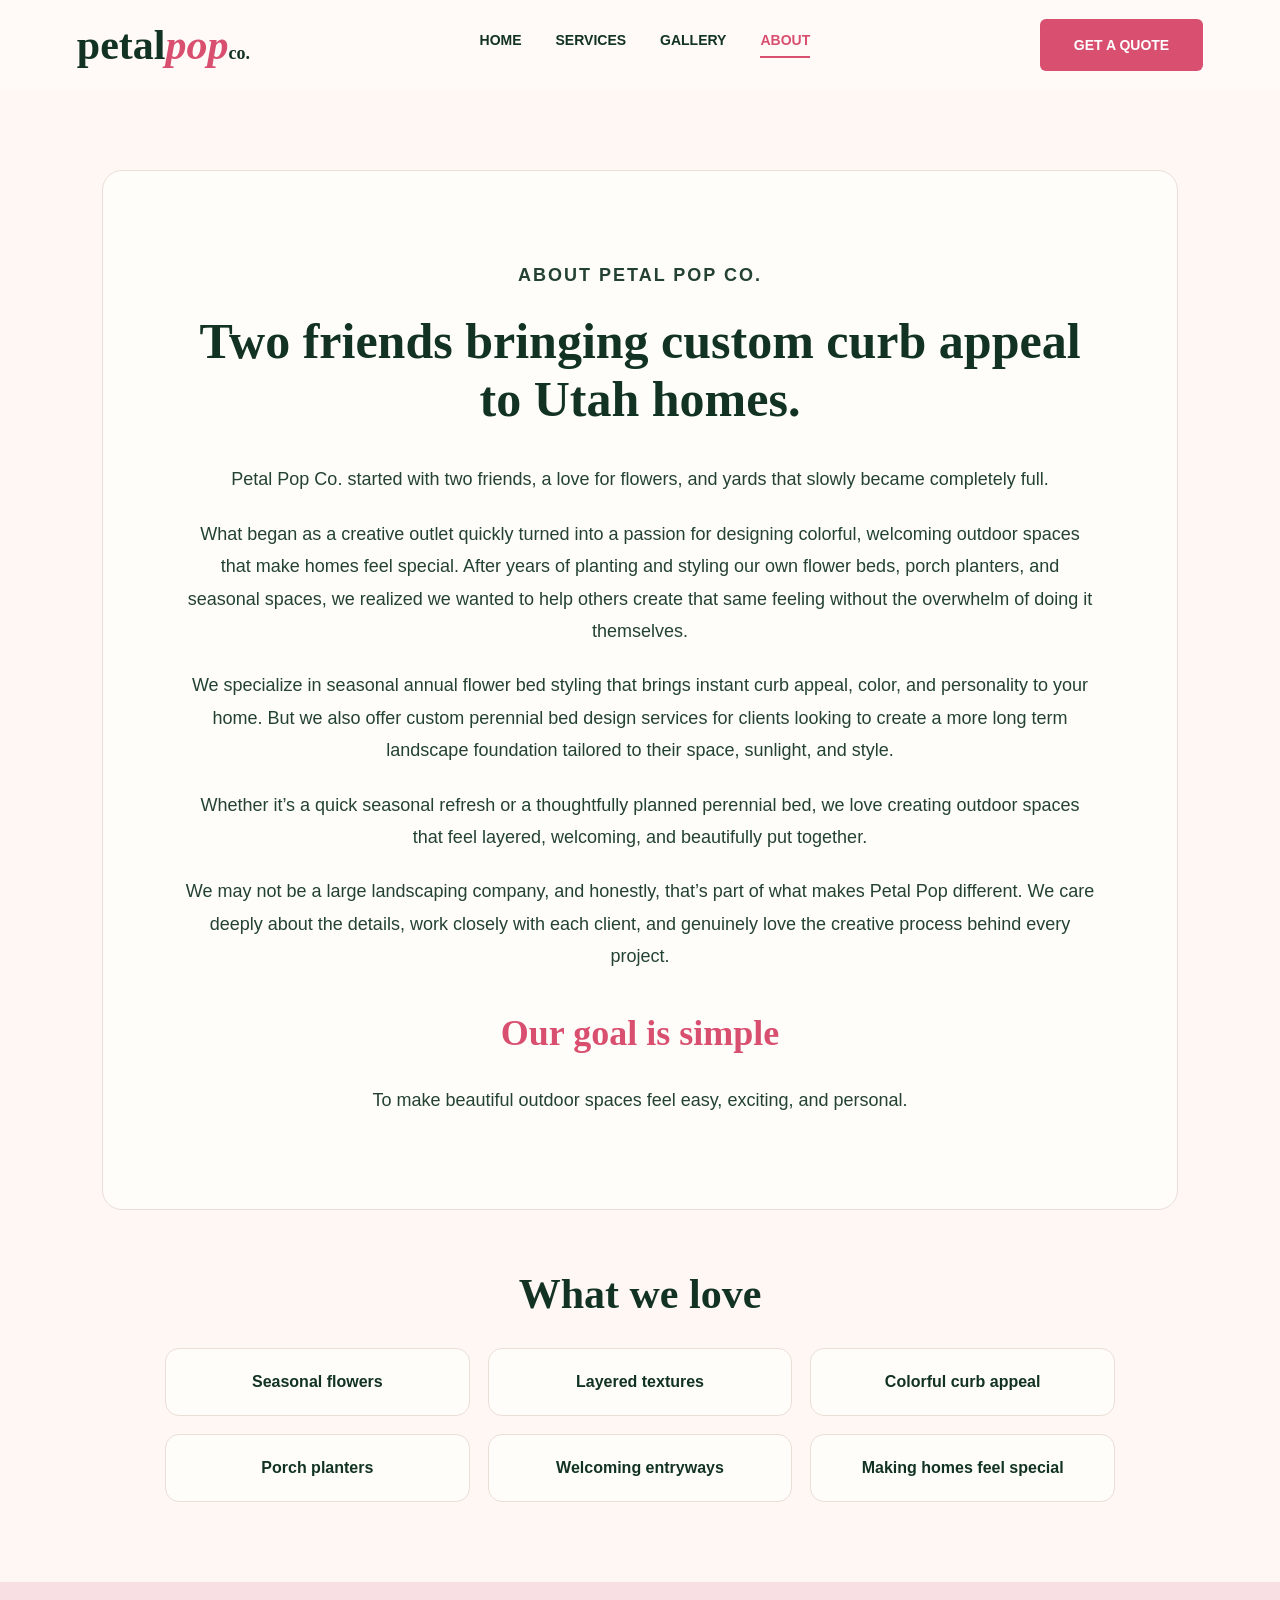
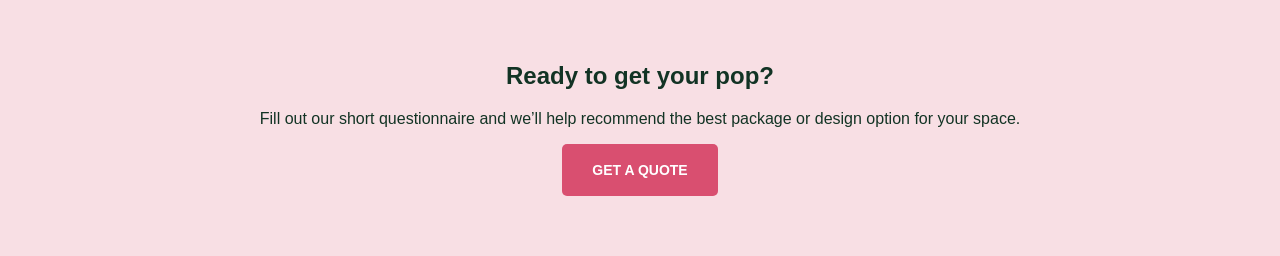
==== about.html @ 0a4ad5e7 "Add files via upload" ====
<!DOCTYPE html>
<html lang="en">
<head>
  <meta charset="UTF-8" />
  <meta name="viewport" content="width=device-width, initial-scale=1.0" />
  <title>About | Petal Pop Co.</title>
  <link rel="stylesheet" href="style.css" />
</head>

<body>

<nav class="navbar">
  <div class="logo">petal<span>pop</span><small>co.</small></div>

  <div class="nav-links">
    <a href="index.html">Home</a>
    <a href="packages.html">Services</a>
    <a href="gallery.html">Gallery</a>
    <a href="about.html" class="active">About</a>
  </div>

  <a class="quote-button" href="https://docs.google.com/forms/d/e/1FAIpQLSe4G_nBCtIyuBEZKjQLi852fs2UCQ8Fv5giC_mKcTBj050xfw/viewform?usp=header" target="_blank">
    Get a Quote
  </a>
</nav>

<section class="about-page">
  <div class="about-card">
    <p class="eyebrow">About Petal Pop Co.</p>

    <h1>Two friends bringing custom curb appeal to Utah homes.</h1>

    <p>
      Petal Pop Co. started with two friends, a love for flowers, and yards that slowly became completely full.
    </p>

    <p>
      What began as a creative outlet quickly turned into a passion for designing colorful, welcoming outdoor spaces that make homes feel special. After years of planting and styling our own flower beds, porch planters, and seasonal spaces, we realized we wanted to help others create that same feeling without the overwhelm of doing it themselves.
    </p>

    <p>
      We specialize in seasonal annual flower bed styling that brings instant curb appeal, color, and personality to your home. But we also offer custom perennial bed design services for clients looking to create a more long term landscape foundation tailored to their space, sunlight, and style.
    </p>

    <p>
      Whether it’s a quick seasonal refresh or a thoughtfully planned perennial bed, we love creating outdoor spaces that feel layered, welcoming, and beautifully put together.
    </p>

    <p>
      We may not be a large landscaping company, and honestly, that’s part of what makes Petal Pop different. We care deeply about the details, work closely with each client, and genuinely love the creative process behind every project.
    </p>

    <h2>Our goal is simple</h2>

    <p>
      To make beautiful outdoor spaces feel easy, exciting, and personal.
    </p>
  </div>

  <div class="love-section">
    <h2>What we love</h2>

    <div class="love-grid">
      <div>Seasonal flowers</div>
      <div>Layered textures</div>
      <div>Colorful curb appeal</div>
      <div>Porch planters</div>
      <div>Welcoming entryways</div>
      <div>Making homes feel special</div>
    </div>
  </div>
</section>

<section class="bottom-cta">
  <h2>Ready to get your pop?</h2>

  <p>
    Fill out our short questionnaire and we’ll help recommend the best package or design option for your space.
  </p>

  <a href="https://docs.google.com/forms/d/e/1FAIpQLSe4G_nBCtIyuBEZKjQLi852fs2UCQ8Fv5giC_mKcTBj050xfw/viewform?usp=header" target="_blank" class="button pink">
    Get a Quote
  </a>
</section>

</body>
</html>
---- style.css ----
body {
  margin: 0;
  font-family: Arial, sans-serif;
  background: #fffaf7;
  color: #123324;
}

.navbar {
  height: 90px;
  padding: 0 6%;
  display: flex;
  align-items: center;
  justify-content: space-between;
  background: #fffaf7;
}

.logo {
  font-family: Georgia, serif;
  font-size: 42px;
  font-weight: bold;
}

.logo span {
  color: #d94f70;
  font-style: italic;
}

.logo small {
  font-size: 18px;
}

.nav-links {
  display: flex;
  gap: 34px;
}

.nav-links a,
.quote-button {
  text-decoration: none;
  color: #123324;
  font-weight: bold;
  text-transform: uppercase;
  font-size: 14px;
}

.active {
  color: #d94f70 !important;
  border-bottom: 2px solid #d94f70;
  padding-bottom: 8px;
}

.quote-button {
  background: #d94f70;
  color: white;
  padding: 18px 34px;
  border-radius: 6px;
}

.hero {
  display: grid;
  grid-template-columns: 42% 58%;
  min-height: 620px;
}

.hero-text {
  padding: 90px 8%;
  display: flex;
  flex-direction: column;
  justify-content: center;
}

.hero h1 {
  font-family: Georgia, serif;
  font-size: 58px;
  line-height: 1;
  margin: 0 0 30px;
}

.hero h1 span {
  color: #d94f70;
  font-style: italic;
}

.hero p {
  font-size: 18px;
  line-height: 1.7;
  max-width: 430px;
}

.hero-buttons {
  display: flex;
  gap: 22px;
  margin-top: 28px;
}

.button {
  text-decoration: none;
  text-transform: uppercase;
  font-weight: bold;
  padding: 18px 30px;
  border-radius: 5px;
  display: inline-block;
  font-size: 14px;
}

.pink {
  background: #d94f70;
  color: white;
}

.outline {
  border: 1px solid #123324;
  color: #123324;
  background: white;
}

.hero-image {
  background-image:
    linear-gradient(to right, #fffaf7 0%, rgba(255,250,247,0.3) 25%, rgba(255,250,247,0) 45%),
    url("images/Laurels bed.jpeg");
  background-size: cover;
  background-position: center;
}

.offers {
  padding: 70px 6%;
  text-align: center;
  background: #fff7f4;
}

.offers h2,
.cta h2 {
  font-family: Georgia, serif;
  font-size: 42px;
  line-height: 1.2;
  margin-bottom: 50px;
}

.offer-cards {
  display: grid;
  grid-template-columns: repeat(2, 1fr);
  gap: 36px;
  max-width: 1050px;
  margin: 0 auto;
}

.card {
  background: #fffdf9;
  border: 1px solid #eaded6;
  border-radius: 10px;
  padding: 60px 50px;
}

.icon {
  width: 76px;
  height: 76px;
  background: #f8dfe4;
  border-radius: 50%;
  display: flex;
  align-items: center;
  justify-content: center;
  margin: 0 auto 26px;
  font-size: 32px;
  color: #d94f70;
}

.icon.green {
  background: #edf1e8;
  color: #123324;
}

.card h3 {
  font-family: Georgia, serif;
  font-size: 30px;
  color: #d94f70;
}

.card:nth-child(2) h3 {
  color: #123324;
}

.card p {
  font-size: 17px;
  line-height: 1.7;
  margin-bottom: 35px;
}

.cta {
  text-align: center;
  padding: 70px 8%;
  background: #f8dfe4;
}

.cta h2 {
  margin-bottom: 18px;
}

.cta h2 span {
  color: #d94f70;
  font-style: italic;
}

.cta p {
  font-size: 18px;
  max-width: 620px;
  margin: 0 auto 35px;
  line-height: 1.7;
}.services-hero {
  text-align: center;
  padding: 80px 8% 40px;
  background: #fff7f4;
}

.services-hero h1 {
  font-family: Georgia, serif;
  font-size: 56px;
  margin: 0;
}

.services-hero h1 span {
  color: #d94f70;
  font-style: italic;
}

.services-hero p {
  font-size: 18px;
  max-width: 620px;
  margin: 18px auto 0;
  line-height: 1.7;
}

.package-section {
  display: grid;
  grid-template-columns: repeat(3, 1fr);
  gap: 28px;
  padding: 50px 6% 70px;
  background: #fff7f4;
}

.package-card {
  background: #fffdf9;
  border: 1px solid #eaded6;
  border-radius: 14px;
  padding: 42px 30px;
  text-align: center;
}

.package-card h2 {
  font-family: Georgia, serif;
  color: #d94f70;
  font-size: 34px;
  margin-bottom: 10px;
}

.package-card h4 {
  text-transform: uppercase;
  font-size: 13px;
  letter-spacing: 1px;
}

.price {
  font-size: 42px !important;
  color: #123324;
  margin: 25px 0;
}

.included,
.custom-design {
  text-align: center;
  padding: 60px 8%;
  background: #fffaf7;
}

.included h2,
.custom-design h2 {
  font-family: Georgia, serif;
  font-size: 40px;
}

.included-grid {
  display: grid;
  grid-template-columns: repeat(3, 1fr);
  gap: 22px;
  max-width: 900px;
  margin: 30px auto 0;
}

.included-grid p {
  border: 1px solid #eaded6;
  border-radius: 12px;
  padding: 24px;
  background: white;
  font-weight: bold;
}

.custom-design p {
  max-width: 650px;
  margin: 0 auto 30px;
  font-size: 18px;
  line-height: 1.7;
}.included-section,
.perennial-section,
.bottom-cta {
  text-align: center;
  padding: 60px 8%;
}

.included-section {
  background: #fffaf7;
}

.included-grid {
  display: grid;
  grid-template-columns: repeat(3, 1fr);
  gap: 24px;
  max-width: 900px;
  margin: 30px auto 0;
}

.included-grid div {
  background: white;
  border: 1px solid #eaded6;
  border-radius: 12px;
  padding: 24px;
  font-weight: bold;
}

.perennial-section {
  background: #fff7f4;
}

.bottom-cta {
  background: #f8dfe4;
}.coming-soon {
  min-height: 75vh;
  display: flex;
  justify-content: center;
  align-items: center;
  padding: 80px 20px;
  background: #fff7f4;
}

.coming-card {
  max-width: 750px;
  width: 100%;
  background: white;
  border-radius: 20px;
  padding: 80px 60px;
  text-align: center;
  border: 1px solid #eaded6;
}

.eyebrow {
  color: #d94f70;
  font-size: 14px;
  text-transform: uppercase;
  letter-spacing: 2px;
  font-weight: bold;
  margin-bottom: 16px;
}

.coming-card h1 {
  font-size: 56px;
  line-height: 1.1;
  margin-bottom: 24px;
  color: #123324;
}

.coming-card p {
  font-size: 20px;
  line-height: 1.7;
  color: #234232;
  margin-bottom: 36px;
}.about-page {
  background: #fff7f4;
  padding: 80px 8%;
}

.about-card {
  background: #fffdf9;
  border: 1px solid #eaded6;
  border-radius: 20px;
  max-width: 950px;
  margin: 0 auto;
  padding: 70px 80px;
  text-align: center;
}

.about-card h1 {
  font-family: Georgia, serif;
  font-size: 50px;
  line-height: 1.15;
  color: #123324;
  margin: 20px 0 35px;
}

.about-card h2 {
  font-family: Georgia, serif;
  font-size: 36px;
  color: #d94f70;
  margin-top: 40px;
}

.about-card p {
  font-size: 18px;
  line-height: 1.8;
  color: #234232;
  margin-bottom: 22px;
}

.love-section {
  max-width: 950px;
  margin: 60px auto 0;
  text-align: center;
}

.love-section h2 {
  font-family: Georgia, serif;
  font-size: 42px;
  color: #123324;
  margin-bottom: 30px;
}

.love-grid {
  display: grid;
  grid-template-columns: repeat(3, 1fr);
  gap: 18px;
}

.love-grid div {
  background: #fffdf9;
  border: 1px solid #eaded6;
  border-radius: 14px;
  padding: 24px;
  font-weight: bold;
  color: #123324;
}.contact-page {
  padding: 80px 20px;
  background: #f8f4ee;
  color: #3b342c;
}

.contact-hero {
  max-width: 760px;
  margin: 0 auto 50px;
  text-align: center;
}

.contact-hero .eyebrow {
  text-transform: uppercase;
  letter-spacing: 2px;
  font-size: 13px;
  color: #8a6f4d;
  margin-bottom: 12px;
}

.contact-hero h1 {
  font-size: 48px;
  margin-bottom: 18px;
  font-family: serif;
}

.contact-hero p {
  font-size: 18px;
  line-height: 1.7;
}

.contact-grid {
  max-width: 1100px;
  margin: 0 auto;
  display: grid;
  grid-template-columns: 1fr 1fr;
  gap: 28px;
}

.contact-card {
  background: #ffffff;
  padding: 36px;
  border-radius: 22px;
  box-shadow: 0 12px 35px rgba(0, 0, 0, 0.06);
}

.contact-card.soft {
  background: #efe6d8;
}

.contact-card h2 {
  font-size: 30px;
  margin-bottom: 16px;
  font-family: serif;
}

.contact-card p {
  font-size: 16px;
  line-height: 1.7;
  margin-bottom: 16px;
}

.contact-details {
  margin: 26px 0;
}

.contact-details p {
  margin-bottom: 10px;
}

.contact-button {
  display: inline-block;
  background: #6f7f58;
  color: white;
  text-decoration: none;
  padding: 14px 24px;
  border-radius: 999px;
  font-weight: 600;
  transition: 0.2s ease;
}

.contact-button:hover {
  background: #5e6e49;
}

@media (max-width: 768px) {
  .contact-hero h1 {
    font-size: 38px;
  }

  .contact-grid {
    grid-template-columns: 1fr;
  }

  .contact-card {
    padding: 28px;
  }
}.package-image {
  width: 100%;
  height: 240px;
  object-fit: cover;
  display: block;
  border-radius: 18px 18px 0 0;
  margin-bottom: 20px;
}
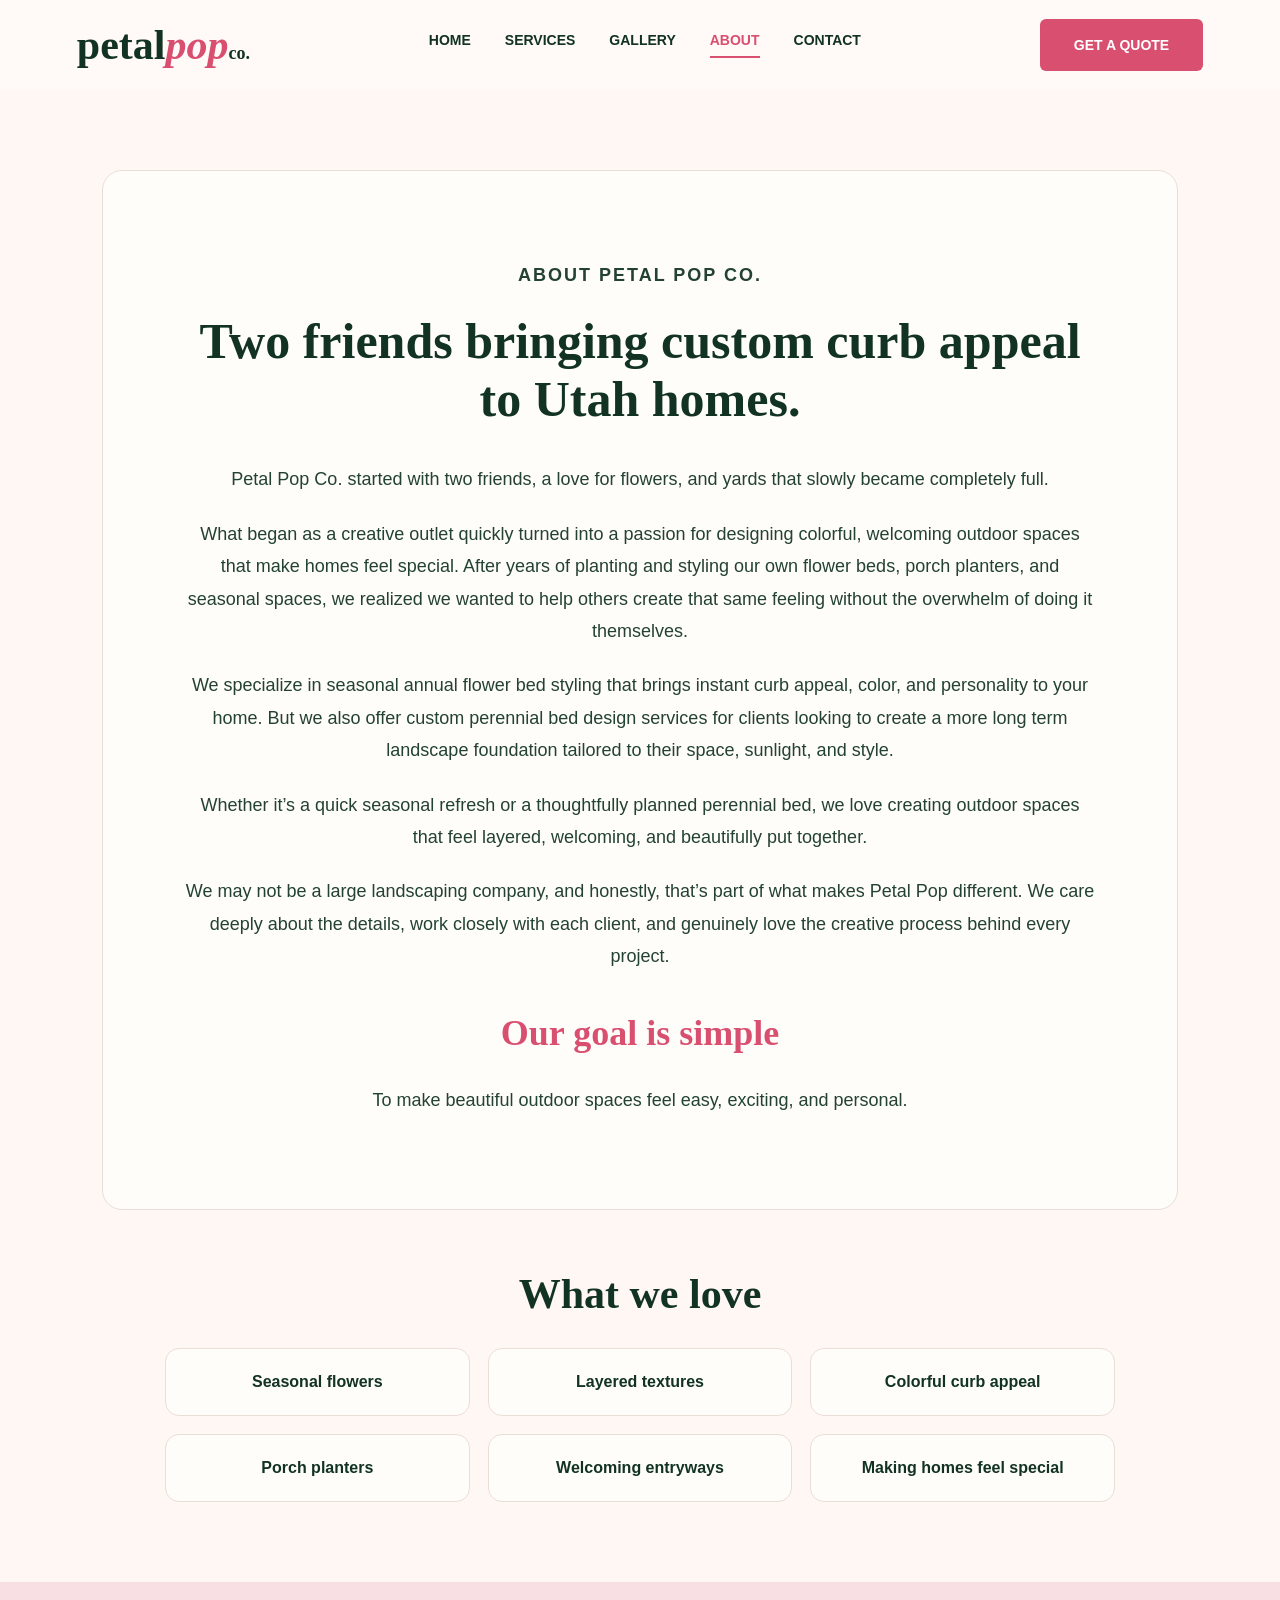
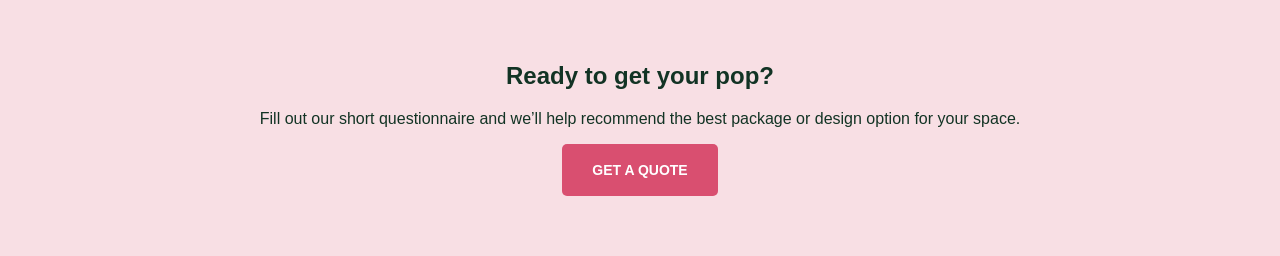
==== commit de94ea85: "Add files via upload" ====
--- a/about.html
+++ b/about.html
@@ -17,6 +17,7 @@
     <a href="packages.html">Services</a>
     <a href="gallery.html">Gallery</a>
     <a href="about.html" class="active">About</a>
+    <a href="contact.html">Contact</a>
   </div>
 
   <a class="quote-button" href="https://docs.google.com/forms/d/e/1FAIpQLSe4G_nBCtIyuBEZKjQLi852fs2UCQ8Fv5giC_mKcTBj050xfw/viewform?usp=header" target="_blank">
--- a/style.css
+++ b/style.css
@@ -117,7 +117,7 @@
 .hero-image {
   background-image:
     linear-gradient(to right, #fffaf7 0%, rgba(255,250,247,0.3) 25%, rgba(255,250,247,0) 45%),
-    url("images/Laurels bed.jpeg");
+    url("images/laurelsbed.jpeg");
   background-size: cover;
   background-position: center;
 }
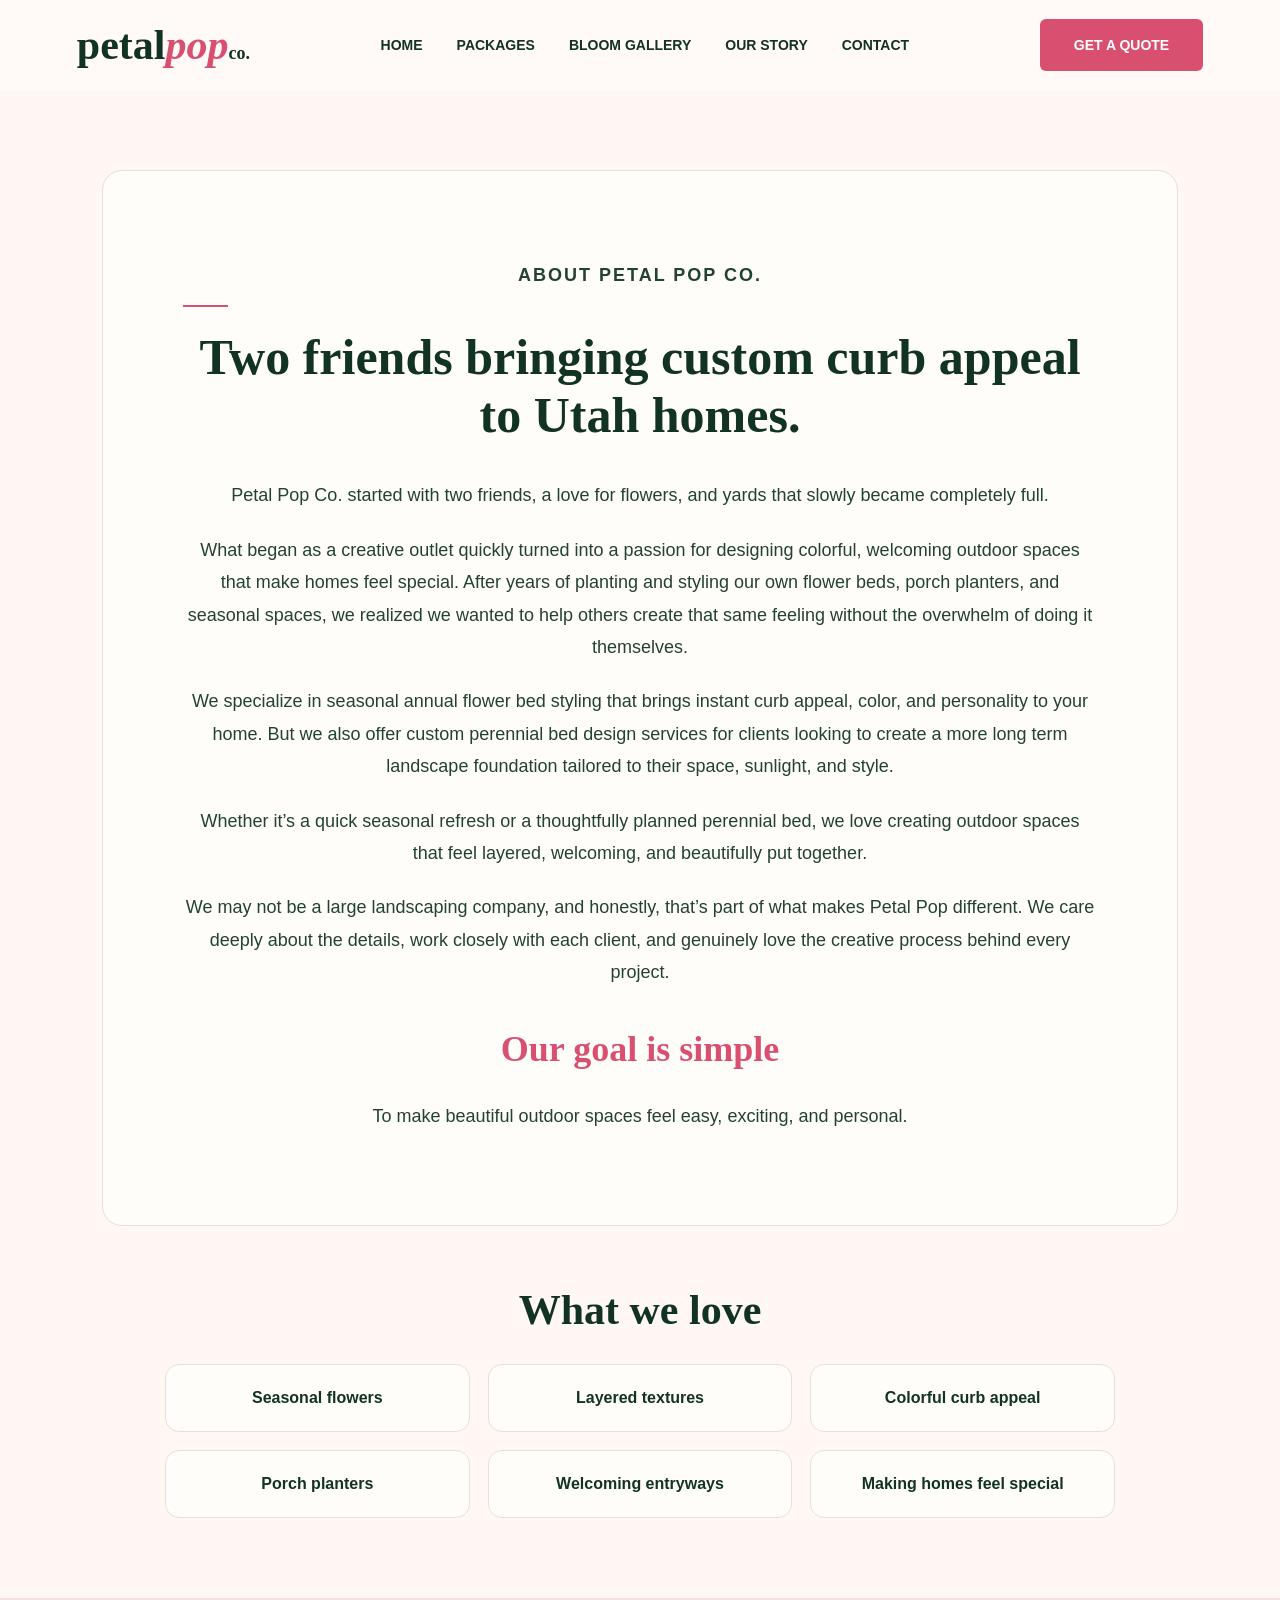
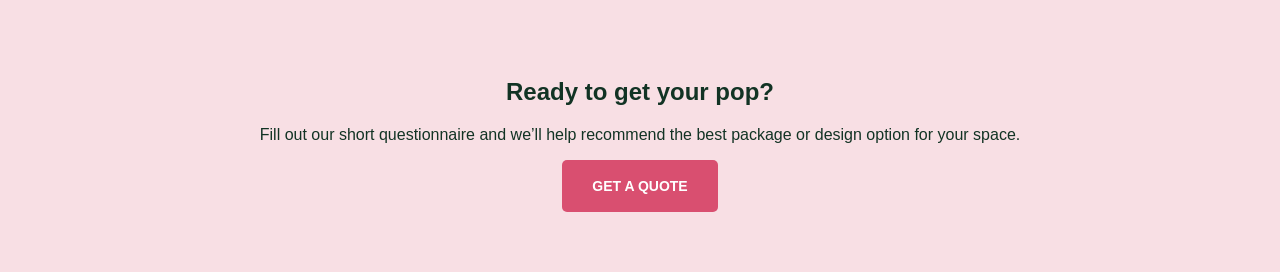
==== commit 28d92b85: "Add files via upload" ====
--- a/about.html
+++ b/about.html
@@ -6,19 +6,28 @@
   <title>About | Petal Pop Co.</title>
   <link rel="stylesheet" href="style.css" />
 </head>
+<!-- Google tag (gtag.js) -->
+<script async src="https://www.googletagmanager.com/gtag/js?id=G-HWCSCD2NZE"></script>
+<script>
+  window.dataLayer = window.dataLayer || [];
+  function gtag(){dataLayer.push(arguments);}
+  gtag('js', new Date());
+
+  gtag('config', 'G-HWCSCD2NZE');
+</script>
 
 <body>
 
 <nav class="navbar">
   <div class="logo">petal<span>pop</span><small>co.</small></div>
 
-  <div class="nav-links">
-    <a href="index.html">Home</a>
-    <a href="packages.html">Services</a>
-    <a href="gallery.html">Gallery</a>
-    <a href="about.html" class="active">About</a>
-    <a href="contact.html">Contact</a>
-  </div>
+ <div class="nav-links">
+  <a href="index.html">Home</a>
+  <a href="services.html">Packages</a>
+  <a href="gallery.html">Bloom Gallery</a>
+  <a href="about.html">Our Story</a>
+  <a href="contact.html">Contact</a>
+</div>
 
   <a class="quote-button" href="https://docs.google.com/forms/d/e/1FAIpQLSe4G_nBCtIyuBEZKjQLi852fs2UCQ8Fv5giC_mKcTBj050xfw/viewform?usp=header" target="_blank">
     Get a Quote
--- a/style.css
+++ b/style.css
@@ -42,7 +42,17 @@
   text-transform: uppercase;
   font-size: 14px;
 }
-
+.nav-logo img {
+  height: 55px;
+  width: auto;
+  display: block;
+}
+.hero-logo img {
+  height: 140px;
+  width: auto;
+  display: block;
+  margin-bottom: 20px;
+}
 .active {
   color: #d94f70 !important;
   border-bottom: 2px solid #d94f70;
@@ -115,11 +125,12 @@
 }
 
 .hero-image {
-  background-image:
-    linear-gradient(to right, #fffaf7 0%, rgba(255,250,247,0.3) 25%, rgba(255,250,247,0) 45%),
-    url("images/laurelsbed.jpeg");
+  min-height: 620px;
+  width: 100%;
+  background-image: url("laurelsbed.jpeg");
   background-size: cover;
   background-position: center;
+  border-radius: 0 0 0 120px;
 }
 
 .offers {
@@ -538,4 +549,288 @@
   display: block;
   border-radius: 18px 18px 0 0;
   margin-bottom: 20px;
+}@media (max-width: 768px) {
+
+  .navbar {
+    height: auto;
+    padding: 18px 20px;
+    flex-direction: column;
+    gap: 16px;
+  }
+
+  .logo {
+    font-size: 34px;
+  }
+
+  .nav-links {
+    flex-wrap: wrap;
+    justify-content: center;
+    gap: 14px 18px;
+  }
+
+  .nav-links a,
+  .quote-button {
+    font-size: 12px;
+  }
+
+  .quote-button {
+    padding: 12px 22px;
+  }
+
+ .hero {
+  display: grid;
+  grid-template-columns: 1fr 1fr;
+  align-items: center;
+  min-height: 620px;
+  padding: 60px;
+  gap: 60px;
+}
+.hero-text {
+  max-width: 520px;
+}
+
+  .hero-text {
+    padding: 50px 24px 35px;
+    text-align: center;
+    align-items: center;
+  }
+
+  .hero h1 {
+    font-size: 42px;
+    line-height: 1.05;
+  }
+
+  .hero p {
+    font-size: 16px;
+    max-width: 100%;
+  }
+
+  .hero-buttons {
+    flex-direction: column;
+    width: 100%;
+    gap: 14px;
+  }
+
+  .button {
+    width: 100%;
+    box-sizing: border-box;
+    text-align: center;
+  }
+
+ .hero-image {
+  min-height: 620px;
+  width: 100%;
+  background-image: url("laurelsbed.jpeg");
+  background-size: cover;
+  background-position: center;
+  border-radius: 0 0 0 120px;
+}
+
+  .offers,
+  .cta,
+  .services-hero,
+  .included-section,
+  .perennial-section,
+  .bottom-cta,
+  .about-page,
+  .contact-page {
+    padding: 50px 24px;
+  }
+
+  .offers h2,
+  .cta h2,
+  .services-hero h1,
+  .about-card h1,
+  .coming-card h1,
+  .contact-hero h1 {
+    font-size: 36px;
+  }
+
+  .offer-cards,
+  .package-section,
+  .included-grid,
+  .love-grid,
+  .contact-grid {
+    grid-template-columns: 1fr;
+  }
+
+  .card,
+  .package-card,
+  .about-card,
+  .coming-card,
+  .contact-card {
+    padding: 34px 24px;
+  }
+}.included-text {
+  font-size: 15px;
+  color: #d94f70;
+  font-weight: 600;
+  margin-top: 10px;
+  margin-bottom: 28px;
+  }
+.included-graphic {
+  display: flex;
+  justify-content: center;
+  margin: 40px auto 70px;
+}
+
+.included-graphic img {
+  width: 100%;
+  max-width: 850px;
+  height: auto;
+}.nav-logo img {
+  height: 58px;
+  width: auto;
+  display: block;
+}
+.included-graphic {
+  text-align: center;
+  margin: 30px auto;
+}
+
+.included-graphic img {
+  max-width: 850px;
+  width: 90%;
+  height: auto;
+  display: block;
+  margin: 0 auto;
+}.new-hero {
+  display: grid;
+  grid-template-columns: 40% 60%;
+  align-items: center;
+  gap: 50px;
+  padding: 40px 6% 70px;
+  background: #fffaf7;
+  min-height: 650px;
+}
+
+.new-hero .hero-text {
+  padding: 0;
+}
+
+.eyebrow {
+  text-transform: uppercase;
+  letter-spacing: 2px;
+  font-size: 13px;
+  color: #123324;
+  font-weight: bold;
+  margin-bottom: 22px;
+}
+
+.eyebrow::after {
+  content: "";
+  display: block;
+  width: 45px;
+  height: 2px;
+  background: #d94f70;
+  margin-top: 14px;
+}
+
+.new-hero h1 {
+  font-family: Georgia, serif;
+  font-size: 66px;
+  line-height: 1.02;
+  margin: 0 0 28px;
+  color: #123324;
+}
+
+.new-hero h1 span {
+  color: #d94f70;
+  font-style: italic;
+}
+
+.hero-description {
+  font-size: 18px;
+  line-height: 1.7;
+  max-width: 520px;
+  color: #123324;
+}
+
+.hero-features {
+  display: flex;
+  gap: 24px;
+  margin: 28px 0 34px;
+  flex-wrap: wrap;
+}
+
+.hero-features div {
+  background: #fff;
+  border-radius: 999px;
+  padding: 12px 16px;
+  font-size: 14px;
+  color: #123324;
+}
+
+.hero-photo-wrap {
+  position: relative;
+}
+
+.hero-photo-wrap img {
+  width: 100%;
+  height: 560px;
+  object-fit: cover;
+  display: block;
+  border-radius: 60px 0 60px 60px;
+}
+
+.hero-badge {
+  position: absolute;
+  right: 35px;
+  bottom: 35px;
+  width: 220px;
+  background: #fffaf7;
+  border-radius: 24px;
+  padding: 30px 24px;
+  text-align: center;
+  box-shadow: 0 15px 35px rgba(0,0,0,0.12);
+}
+
+.badge-icon {
+  font-size: 28px;
+  color: #d94f70;
+}
+
+.hero-badge h3 {
+  font-family: Georgia, serif;
+  color: #123324;
+  font-size: 22px;
+  margin: 10px 0;
+}
+
+.hero-badge p {
+  font-size: 14px;
+  line-height: 1.5;
+  margin: 0;
+}
+
+@media (max-width: 768px) {
+  .new-hero {
+    grid-template-columns: 1fr;
+    padding: 30px 24px 50px;
+  }
+
+  .new-hero h1 {
+    font-size: 44px;
+  }
+
+  .hero-photo-wrap img {
+    height: 360px;
+    border-radius: 35px;
+  }
+
+  .hero-badge {
+    position: static;
+    width: auto;
+    margin-top: 18px;
+  }
+
+  .hero-features {
+    flex-direction: column;
+    gap: 10px;
+  }
+}.choose-pop-image {
+  display: block;
+  width: 90%;
+  max-width: 700px;
+  margin: 0 auto 30px;
 }
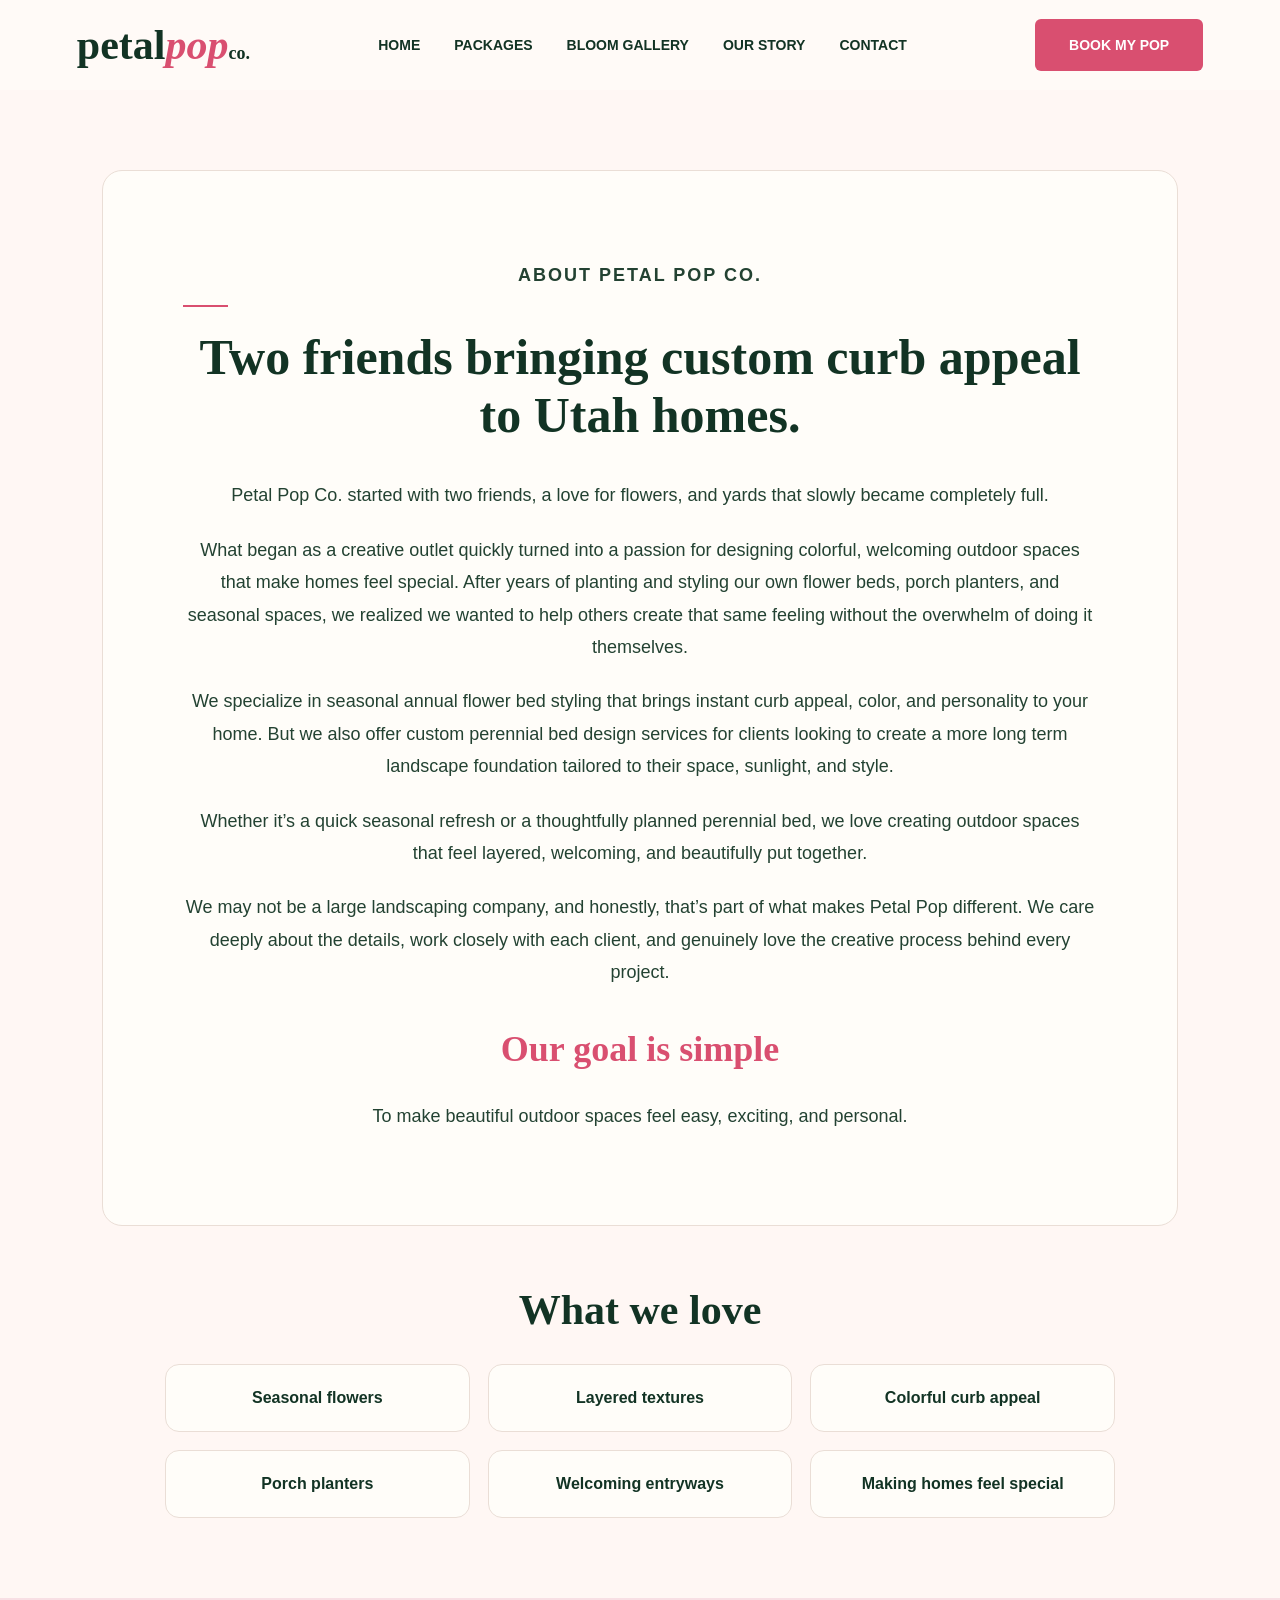
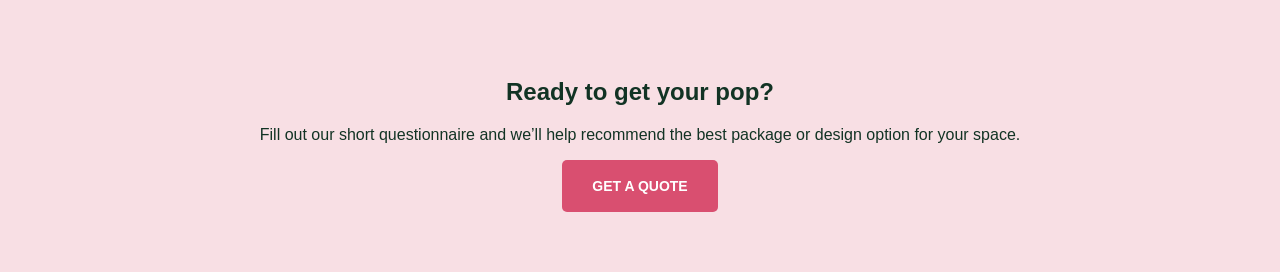
==== commit a395347a: "Add files via upload" ====
--- a/about.html
+++ b/about.html
@@ -30,7 +30,7 @@
 </div>
 
   <a class="quote-button" href="https://docs.google.com/forms/d/e/1FAIpQLSe4G_nBCtIyuBEZKjQLi852fs2UCQ8Fv5giC_mKcTBj050xfw/viewform?usp=header" target="_blank">
-    Get a Quote
+    Book My Pop
   </a>
 </nav>
 
--- a/style.css
+++ b/style.css
@@ -41,11 +41,6 @@
   font-weight: bold;
   text-transform: uppercase;
   font-size: 14px;
-}
-.nav-logo img {
-  height: 55px;
-  width: auto;
-  display: block;
 }
 .hero-logo img {
   height: 140px;
@@ -216,10 +211,10 @@
   max-width: 620px;
   margin: 0 auto 35px;
   line-height: 1.7;
-}.services-hero {
-  text-align: center;
-  padding: 80px 8% 40px;
-  background: #fff7f4;
+}
+.services-hero {
+  padding: 35px 20px 0;
+  text-align: center;
 }
 
 .services-hero h1 {
@@ -243,18 +238,21 @@
 .package-section {
   display: grid;
   grid-template-columns: repeat(3, 1fr);
-  gap: 28px;
-  padding: 50px 6% 70px;
-  background: #fff7f4;
-}
+  gap: 34px;
+  max-width: 1500px;
+  margin: 0 auto;
+ padding: 0 5% 70px;
+}
+
 
 .package-card {
-  background: #fffdf9;
+  background: white;
   border: 1px solid #eaded6;
-  border-radius: 14px;
-  padding: 42px 30px;
-  text-align: center;
-}
+  border-radius: 16px;
+  padding: 28px;
+  text-align: center;
+}
+
 
 .package-card h2 {
   font-family: Georgia, serif;
@@ -268,7 +266,13 @@
   font-size: 13px;
   letter-spacing: 1px;
 }
-
+.package-img {
+  width: 100%;
+  height: 240px;
+  object-fit: cover;
+  border-radius: 16px;
+  margin-bottom: 28px;
+}
 .price {
   font-size: 42px !important;
   color: #123324;
@@ -309,15 +313,23 @@
   margin: 0 auto 30px;
   font-size: 18px;
   line-height: 1.7;
-}.included-section,
+}
+
+.included-section,
 .perennial-section,
 .bottom-cta {
   text-align: center;
   padding: 60px 8%;
 }
-
 .included-section {
-  background: #fffaf7;
+  padding: 0 20px 20px;
+  text-align: center;
+}
+.included-image {
+  width: 70%;
+  max-width: 850px;
+  display: block;
+  margin: 30px auto 40px;
 }
 
 .included-grid {
@@ -342,7 +354,9 @@
 
 .bottom-cta {
   background: #f8dfe4;
-}.coming-soon {
+}
+
+.coming-soon {
   min-height: 75vh;
   display: flex;
   justify-content: center;
@@ -382,7 +396,9 @@
   line-height: 1.7;
   color: #234232;
   margin-bottom: 36px;
-}.about-page {
+}
+
+.about-page {
   background: #fff7f4;
   padding: 80px 8%;
 }
@@ -445,7 +461,9 @@
   padding: 24px;
   font-weight: bold;
   color: #123324;
-}.contact-page {
+}
+
+.contact-page {
   padding: 80px 20px;
   background: #f8f4ee;
   color: #3b342c;
@@ -542,14 +560,18 @@
   .contact-card {
     padding: 28px;
   }
-}.package-image {
+}
+
+.package-image {
   width: 100%;
   height: 240px;
   object-fit: cover;
   display: block;
   border-radius: 18px 18px 0 0;
   margin-bottom: 20px;
-}@media (max-width: 768px) {
+}
+
+@media (max-width: 768px) {
 
   .navbar {
     height: auto;
@@ -577,29 +599,21 @@
     padding: 12px 22px;
   }
 
- .hero {
-  display: grid;
-  grid-template-columns: 1fr 1fr;
-  align-items: center;
-  min-height: 620px;
-  padding: 60px;
-  gap: 60px;
-}
-.hero-text {
-  max-width: 520px;
-}
+  .hero {
+    display: grid;
+    grid-template-columns: 1fr;
+    padding: 20px 16px;
+    gap: 20px;
+  }
 
   .hero-text {
-    padding: 50px 24px 35px;
-    text-align: center;
-    align-items: center;
-  }
-
+  width: 100%;
+}
   .hero h1 {
-    font-size: 42px;
+    font-size: clamp(42px, 8vw, 92px);
     line-height: 1.05;
-  }
-
+    max-width: 100%;
+  }
   .hero p {
     font-size: 16px;
     max-width: 100%;
@@ -617,14 +631,14 @@
     text-align: center;
   }
 
- .hero-image {
-  min-height: 620px;
-  width: 100%;
-  background-image: url("laurelsbed.jpeg");
-  background-size: cover;
-  background-position: center;
-  border-radius: 0 0 0 120px;
-}
+  .hero-image {
+    min-height: 220px;
+    width: 100%;
+    background-image: url("laurelsbed.jpeg");
+    background-size: cover;
+    background-position: center;
+    border-radius: 20px;
+  }
 
   .offers,
   .cta,
@@ -639,11 +653,16 @@
 
   .offers h2,
   .cta h2,
-  .services-hero h1,
   .about-card h1,
   .coming-card h1,
   .contact-hero h1 {
     font-size: 36px;
+  }
+
+  .services-hero h1 {
+    font-size: clamp(42px, 10vw, 68px);
+    line-height: 1.05;
+    padding: 0 10px;
   }
 
   .offer-cards,
@@ -661,24 +680,17 @@
   .contact-card {
     padding: 34px 24px;
   }
-}.included-text {
+}
+
+.included-text {
   font-size: 15px;
   color: #d94f70;
   font-weight: 600;
   margin-top: 10px;
   margin-bottom: 28px;
   }
-.included-graphic {
-  display: flex;
-  justify-content: center;
-  margin: 40px auto 70px;
-}
-
-.included-graphic img {
-  width: 100%;
-  max-width: 850px;
-  height: auto;
-}.nav-logo img {
+
+.nav-logo img {
   height: 58px;
   width: auto;
   display: block;
@@ -694,7 +706,9 @@
   height: auto;
   display: block;
   margin: 0 auto;
-}.new-hero {
+}
+
+.new-hero {
   display: grid;
   grid-template-columns: 40% 60%;
   align-items: center;
@@ -774,63 +788,148 @@
 }
 
 .hero-badge {
-  position: absolute;
-  right: 35px;
-  bottom: 35px;
-  width: 220px;
-  background: #fffaf7;
-  border-radius: 24px;
-  padding: 30px 24px;
-  text-align: center;
-  box-shadow: 0 15px 35px rgba(0,0,0,0.12);
-}
-
-.badge-icon {
-  font-size: 28px;
-  color: #d94f70;
-}
-
-.hero-badge h3 {
-  font-family: Georgia, serif;
-  color: #123324;
-  font-size: 22px;
-  margin: 10px 0;
-}
-
-.hero-badge p {
-  font-size: 14px;
-  line-height: 1.5;
-  margin: 0;
-}
-
+    position: absolute;
+    top: 24px;
+    right: 24px;
+    width: 120px;
+    z-index: 2;
+}
+.hero-photo-wrap .badge-image {
+    width: 110px;
+    height: auto;
+    display: block;
+    object-fit: contain;
+    border-radius: 0;
+}
+.bottom-logo {
+    text-align: center;
+    padding: 30px 20px 40px;
+    overflow: hidden;
+}
+
+.bottom-logo img {
+    display: block;
+    width: 160px;
+    max-width: 160px;
+    height: auto;
+    margin: 0 auto;
+}
+.hero-title-image {
+  width: 42%;
+  max-width: 420px;
+  height: auto;
+  display: block;
+  margin: 0 auto 18px;
+}
 @media (max-width: 768px) {
-  .new-hero {
-    grid-template-columns: 1fr;
-    padding: 30px 24px 50px;
-  }
-
-  .new-hero h1 {
-    font-size: 44px;
-  }
-
-  .hero-photo-wrap img {
-    height: 360px;
-    border-radius: 35px;
-  }
-
-  .hero-badge {
-    position: static;
+
+.choose-pop-image {
+    display: block;
+    width: 85%;
+    max-width: 360px;
+    height: auto;
+    margin: 0 auto 20px;
+}
+
+.nav-logo img {
+    height: 80px;
     width: auto;
-    margin-top: 18px;
-  }
-
-  .hero-features {
-    flex-direction: column;
-    gap: 10px;
-  }
-}.choose-pop-image {
+    display: block;
+}
+
+.package-img {
+    width: 100%;
+    height: 280px;
+    object-fit: cover;
+    border-radius: 18px;
+    margin-bottom: 32px;
+}
+
+.bottom-logo {
+    text-align: center;
+    padding: 50px 20px 70px;
+}
+
+.bottom-logo img {
   display: block;
-  width: 90%;
-  max-width: 700px;
-  margin: 0 auto 30px;
+  width: 160px;
+  height: auto;
+  margin: 0 auto;
+}
+html,
+body {
+  max-width: 100%;
+  overflow-x: hidden;
+}
+
+.services-hero,
+.package-section {
+  max-width: 100%;
+  overflow-x: hidden;
+}
+
+.choose-pop-image,
+.hero-title-image {
+  max-width: 90%;
+  height: auto;
+  display: block;
+  margin: 0 auto 20px;
+}
+
+.services-hero h1 {
+  font-size: clamp(38px, 8vw, 68px);
+  line-height: 1.05;
+  max-width: 100%;
+}
+@media (max-width: 1100px) {
+  .choose-pop-image,
+  .hero-title-image {
+    width: 78vw !important;
+    max-width: 78vw !important;
+    height: auto !important;
+    display: block;
+    margin: 40px auto 20px;
+  }
+
+  .services-hero {
+    padding-left: 20px;
+    padding-right: 20px;
+    overflow: hidden;
+  }
+  @media (max-width: 1200px) {
+  .services-hero h1 {
+    font-size: 70px;
+    line-height: 1.05;
+  }
+
+  .services-hero h1 span {
+    display: inline-block;
+  }
+}
+
+@media (max-width: 900px) {
+  .services-hero h1 {
+    font-size: 52px;
+  }
+}
+}
+@media (max-width: 1200px) {
+  .services-hero h1 {
+    font-size: 64px !important;
+    line-height: 1 !important;
+    max-width: 100% !important;
+    white-space: normal !important;
+    text-align: center !important;
+  }
+
+  .services-hero h1 span {
+    display: block !important;
+  }
+}
+
+@media (max-width: 900px) {
+  .services-hero h1 {
+    font-size: 48px !important;
+  }
+}
 }
